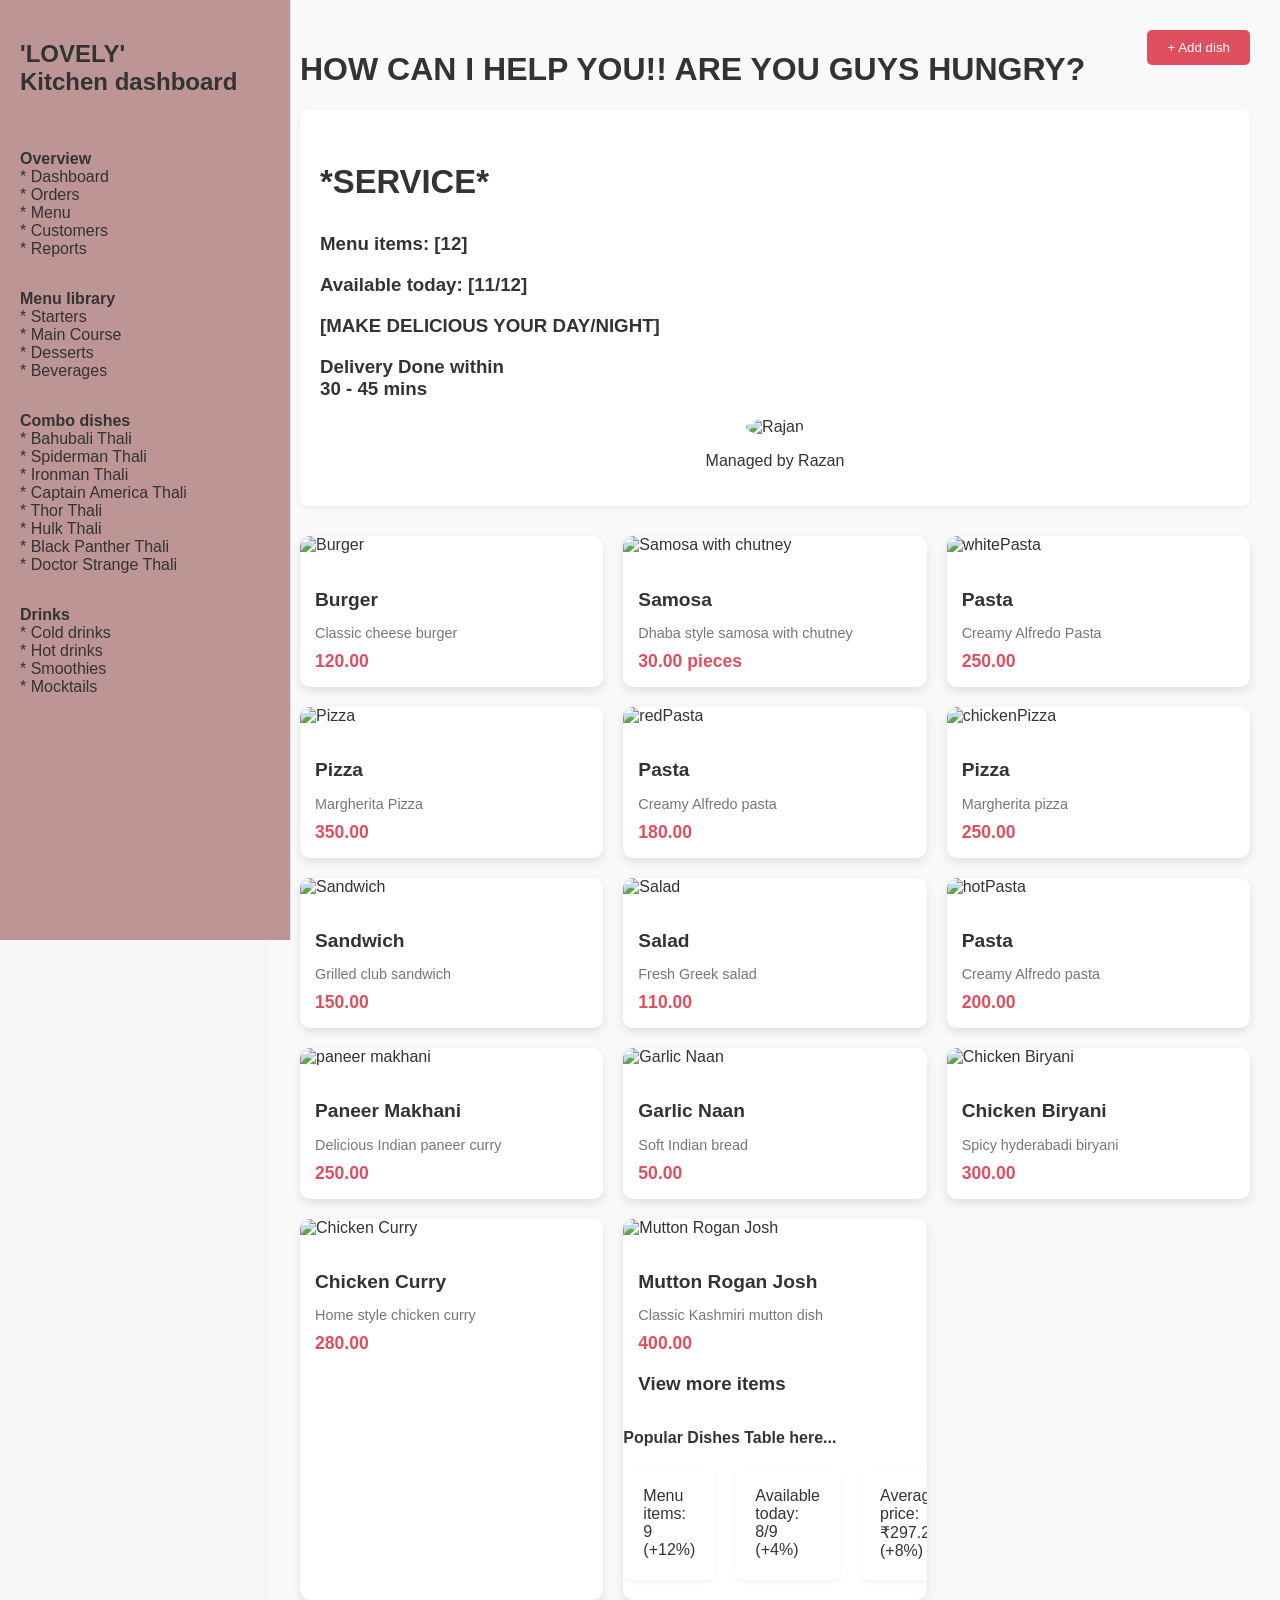
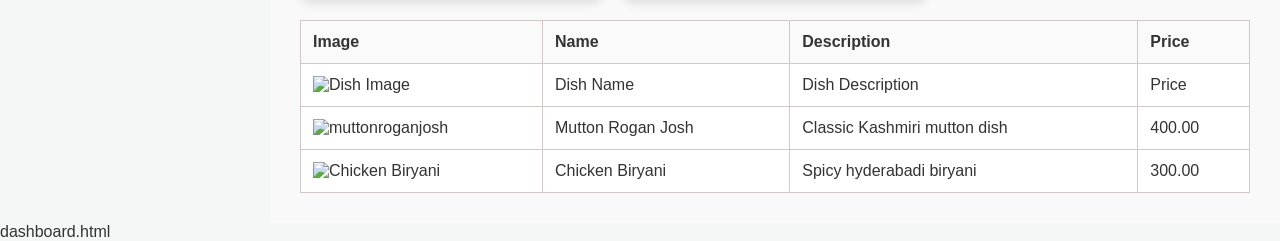
==== dashboard.html @ 0bb78a36 "Add files via upload" ====
<!DOCTYPE html>
<html lang="en">
<head>
    <meta charset="UTF-8">
    <meta name="viewport" content="width=device-width, initial-scale=1.0">
    <title>Food Menu Dashboard</title>
    <link rel="stylesheet" href="Admin Panel Styles.css">
    <script src="currency.js"></script>
    <link rel="stylesheet" href="style.css">
    <link href="https://fonts.googleapis.com/css2?family=playfair+display:wght@400;700&family=lora:wght@400;700&display=swap" rel="stylesheet">
    <style>
         body { font-family: 'Segoe UI', Tahoma, Geneva, Verdana, sans-serif; margin: 0; background-color: #f4f7f6; color: #333; }
        .sidebar { width: 250px; height: 100vh; background-color: #bd9595; position: fixed; border-right: 1px solid #e0e0e0; padding: 20px; }
        .main-content { margin-left: 270px; padding: 30px; }
        .dashboard-card { background: #fff; padding: 20px; border-radius: 8px; box-shadow: 0 2px 5px rgba(0,0,0,0.05); margin-bottom: 20px; }
        .menu-table { width: 100%; border-collapse: collapse; margin-top: 20px; background: #fff; }
        .menu-table th, .menu-table td { border: 1px solid #d3c8c8; padding: 12px; text-align: left; }
        .menu-table th { background-color: #fafafa; }
        .add-dish-btn { background-color: #e04f5f; color: #fff; border: none; padding: 10px 20px; border-radius: 5px; cursor: pointer; float: right; }
    </style>
</head>
<body>

    <div class="sidebar">
        <h2> 'LOVELY'<br>
        Kitchen dashboard</h2><br>
        <strong><p>Overview<br></strong>
          * Dashboard<br>
          * Orders<br>
          * Menu<br>
          * Customers<br>
          * Reports<br>
        </p>
         <strong><p>Menu library<br></strong>
          * Starters<br>
          * Main Course<br>
          * Desserts<br>
          * Beverages<br>
        </p>
        <strong><p>Combo dishes<br></strong>
          * Bahubali Thali<br>
          * Spiderman Thali<br>
          * Ironman Thali<br>
          * Captain America Thali<br>
          * Thor Thali<br>
          * Hulk Thali<br>
          * Black Panther Thali<br>
          * Doctor Strange Thali<br>
        </p>
        <strong><p>Drinks<br></strong>
          * Cold drinks<br>
          * Hot drinks<br>
          * Smoothies<br>
          * Mocktails<br>
        </p>

    </div>
    <div class="main-content">
        <button class="add-dish-btn">+ Add dish</button>
        <h1>HOW CAN I HELP YOU!! ARE YOU GUYS HUNGRY?</h1>
        <div class="dashboard-card">
          <h3>*SERVICE*</h3>
            <h3>Menu items: [12]</h3>
            <h3>Available today: [11/12]</h3>
            <h3>[MAKE DELICIOUS YOUR DAY/NIGHT]</h3>
            <h3>Delivery Done within<br>
                    30 - 45 mins</h3>
            <!-- HTML Code: Add this inside the empty space of the header tag -->
<div class="profile-container">
    <img src="img/profile.jpg" alt="Rajan" class="profile-img">
    <p>Managed by Razan</p>
</div>
        </div>
        <table class="menu-table">
            <thead>
                <tr>
                    <th>Image</th>
                    <th>Name</th>
                    <th>Description</th>
                    <th>Price</th>
                </tr>
            </thead>
            <tbody id="menu-body">
                <!-- Menu items would go here -->
                 <tr>
  <td><img src="path/o/food-image.jpg" alt="Dish Image" style="width: 50px; height: 50px; object-fit: cover;"></td>
  <td>Dish Name</td>
  <td>Dish Description</td>
  <td> Price</td>
</tr>
<div class="menu-list">
  <div class="food-item">
    <img src="img/burger.jpg" alt="Burger">
    <div class="food-details">
      <h3 class="food-name">Burger</h3>
      <p class="food-desc">Classic cheese burger</p>
      <span class="food-price">120.00</span>
    </div>
  </div>
 <div class="food-item">
    <img src="img/samosa.jpg" alt="Samosa with chutney">
    <div class="food-details">
      <h3 class="food-name">Samosa</h3>
      <p class="food-desc">Dhaba style samosa with chutney</p>
      <span class="food-price">30.00 pieces</span>
    </div>
</div>
  <div class="food-item">
    <img src="img/whitepasta.jpg" alt="whitePasta">
    <div class="food-details">
      <h3 class="food-name">Pasta</h3>
      <p class="food-desc">Creamy Alfredo Pasta</p>
      <span class="food-price">250.00</span>
    </div>
  </div>
  <div class="food-item">
    <img src="img/pizza.jpg" alt="Pizza">
    <div class="food-details">
      <h3 class="food-name">Pizza</h3>
      <p class="food-desc">Margherita Pizza</p>
      <span class="food-price">350.00</span>
   </div>
   </div>
    <div class="food-item">
    <img src="img/redpasta.jpg" alt="redPasta">
    <div class="food-details">
      <h3 class="food-name">Pasta</h3>
      <p class="food-desc">Creamy Alfredo pasta</p>
      <span class="food-price">180.00</span>
    </div>
  </div>
  <div class="food-item">
    <img src="img/chickenpizza.jpg" alt="chickenPizza">
    <div class="food-details">
      <h3 class="food-name">Pizza</h3>
      <p class="food-desc">Margherita pizza</p>
      <span class="food-price">250.00</span>
    </div>
  </div>
  <div class="food-item">
    <img src="img/Sandwich.jpg" alt="Sandwich">
    <div class="food-details">
      <h3 class="food-name">Sandwich</h3>
      <p class="food-desc">Grilled club sandwich</p>
      <span class="food-price">150.00</span>
    </div>
  </div>
  <div class="food-item">
    <img src="img/salad.jpg" alt="Salad">
    <div class="food-details">
      <h3 class="food-name">Salad</h3>
      <p class="food-desc">Fresh Greek salad</p>
      <span class="food-price">110.00</span>
    </div>
  </div>

  <div class="food-item">
    <img src="img/hotpasta.jpg" alt="hotPasta">
    <div class="food-details">
      <h3 class="food-name">Pasta</h3>
      <p class="food-desc">Creamy Alfredo pasta</p>
      <span class="food-price">200.00</span>
    </div>
  </div>
  <div class="food-item">
    <img src="img/paneermakhani.jpg"alt="paneer makhani">
    <div class="food-details">
      <h3 class="food-name">Paneer Makhani</h3>
      <p class="food-desc">Delicious Indian paneer curry</p>
      <span class="food-price">250.00</span>
    </div>
  </div>
  <div class="food-item">
    <img src="img/Garlic naan.jpg" alt="Garlic Naan">
    <div class="food-details">
      <h3 class="food-name">Garlic Naan</h3>
      <p class="food-desc">Soft Indian bread</p>
      <span class="food-price">50.00</span>
    </div>
  </div>

  <div class="food-item">
    <img src="img/Chicken Biryani.jpg" alt="Chicken Biryani">
    <div class="food-details">
      <h3 class="food-name">Chicken Biryani</h3>
      <p class="food-desc">Spicy hyderabadi biryani</p>
     <span class="food-price">300.00</span>
    </div>
  </div>
  <div class="food-item">
    <img src="img/Chicken Curry.jpg" alt="Chicken Curry">
    <div class="food-details">
      <h3 class="food-name">Chicken Curry</h3>
      <p class="food-desc">Home style chicken curry</p>
      <span class="food-price">280.00</span>
    </div>
  </div>
  <div class="food-item">
    <img src="img/muttonroganjosh.jpg" alt="Mutton Rogan Josh">
    <div class="food-details">
      <h3 class="food-name">Mutton Rogan Josh</h3>
      <p class="food-desc">Classic Kashmiri mutton dish</p>
      <span class="food-price">400.00</span>
      <h3>View more items</h3>
    </div>
        <strong>Popular Dishes Table here...</strong>
<!-- Paste this in the <head> of dashboard.html -->

<!-- HTML Snippet for Stats -->
<div class="stats-container" style="display: flex; gap: 20px; margin-top: 20px;">
  <div class="dashboard-card" style="flex: 1;">Menu items: 9 (+12%)</div>
  <div class="dashboard-card" style="flex: 1;">Available today: 8/9 (+4%)</div>
  <div class="dashboard-card" style="flex: 1;">Average price: ₹297.222 (+8%)</div>
  <div class="dashboard-card" style="flex: 1;">Menu engagement: 84% (+18%)</div>
</div>

  </div>

            </tbody>
            <tr>
  <td><img src="img/muttonroganjosh.jpg" alt="muttonroganjosh" style="width: 50px; height: 50px;"></td>
  <td>Mutton Rogan Josh</td>
  <td>Classic Kashmiri mutton dish</td>
  <td>400.00</td>
</tr>
<tr>
  <td><img src="img/Chicken Biryani.jpg" alt="Chicken Biryani" style="width: 50px; height: 50px;"></td>
  <td>Chicken Biryani</td>
  <td>Spicy hyderabadi biryani</td>
  <td>300.00</td>
</tr>
        </table>
    </div>
</body>
</html>dashboard.html
---- Admin Panel Styles.css ----
/* Admin Panel Styles */
.admin-panel { background: #fff; padding: 25px; border-radius: 8px; margin-top: 30px; box-shadow: 0 2px 8px rgba(0,0,0,0.1); }
.form-group { margin-bottom: 15px; }
.form-group label { display: block; margin-bottom: 5px; font-weight: 500; }
.form-group input, .form-group textarea { width: 100%; padding: 10px; border: 1px solid #ddd; border-radius: 4px; box-sizing: border-box; }
.submit-btn { background-color: #27ae60; color: #fff; border: none; padding: 10px 20px; border-radius: 5px; cursor: pointer; font-size: 1em; }
.submit-btn:hover { background-color: #219150; }
---- style.css ----
/* Food Menu Styles */
.menu-list {
    display: grid;
    grid-template-columns: repeat(auto-fill, minmax(300px, 1fr));
    gap: 20px;
    margin-top: 30px;
}

.food-item {
    background: #fff;
    border-radius: 10px;
    overflow: hidden;
    box-shadow: 0 4px 10px rgba(0,0,0,0.1);
    transition: transform 0.3s ease;
}

.food-item:hover {
    transform: translateY(-5px);
}
/* Updated CSS */
.sidebar {
  width: 250px;
  height: 100vh;
  background-color: #fff;
  position: fixed;
  border-right: 1px solid #e0e0e0;
  display: flex;
  flex-direction: column;
  padding: 20px;
  height: 100vh;
  overflow-y: auto;

}
/* Updated CSS for style.css */
body {
  font-family: 'playfair display', serif;
}

.main-content {
  margin-left: 270px;
  padding: 30px;
  background-color: #f9f9f9;
}

.dashboard-card {
  background: #fff;
  padding: 20px;
  border-radius: 8px;
  box-shadow: 0 2px 5px rgba(0,0,0,0.05);
  margin-bottom: 20px;
}


.food-item img {
    width: 80%;
    height: 400px;
    
}

.food-details {
    padding: 15px;
}

.food-name { font-size: 1.2em; font-weight: bold; margin-bottom: 5px; }
.food-desc { color: #777; font-size: 0.9em; margin-bottom: 10px; }
.food-price { color: #e04f5f; font-weight: bold; font-size: 1.1em; }


.header-container {
    display: flex;
    align-items: center;
    justify-content: flex-start;
}

.header-container img {
    margin-right: 20px;
}

.login-box {
  position: relative;  /* needed so the image can position inside this box */
  padding: 10px;
  /* keep your existing background, border-radius, etc. */
}

.login-box-img {
  position: absolute;
  top: 8px;
  right: 9px;
  height: 10px;      /* adjust size as needed */
  width: 7px;       /* adjust size as needed */
  object-fit: contain;
}
body {
  background-image: url('img/spidermanbg.jpg');
  background-repeat: no-repeat;
  background-attachment: fixed;
  background-size: cover;
}

.login-box {
  background-image: url('img/spidermanbg.jpg'); 
  background-repeat: repeat;
/* Other Styling for login box */
  width: 300px;
  padding: 20px;
  border: 1px solid #ccc;
  position: absolute;
  top: 50%;
  left: 50%;
  transform: translate(-50%, -50%);
}

/* CSS Code: Add this to context style.css file */
.profile-container {
    text-align: center; /* To center the image and text */
}

.profile-img {
    width: 100px; /* Change width according to your need */
    height: 100px; /* Keep height same as well */
    border-radius: 50%; /* To make the image round */
    object-fit: cover; /* To fit the image correctly */
}

.dashboard-card h3:first-of-type {
  font-size: 2.05em;
}
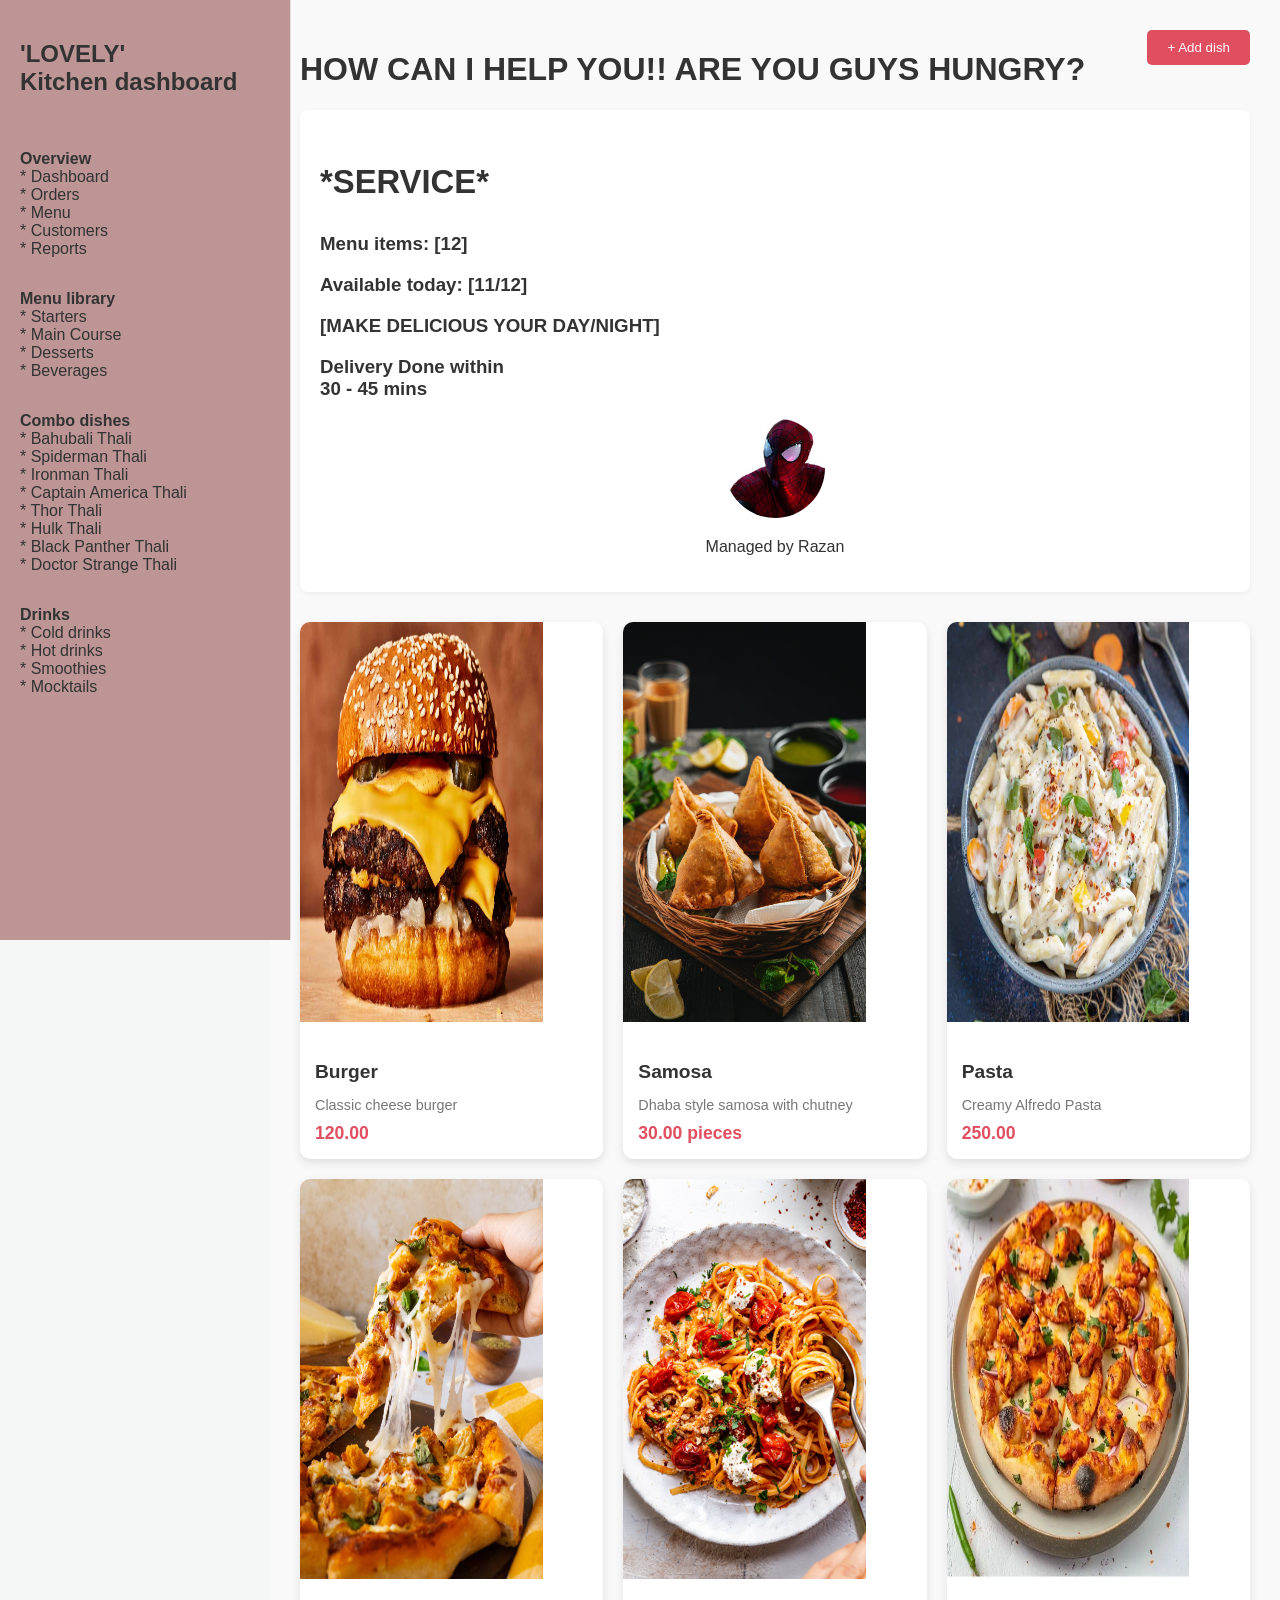
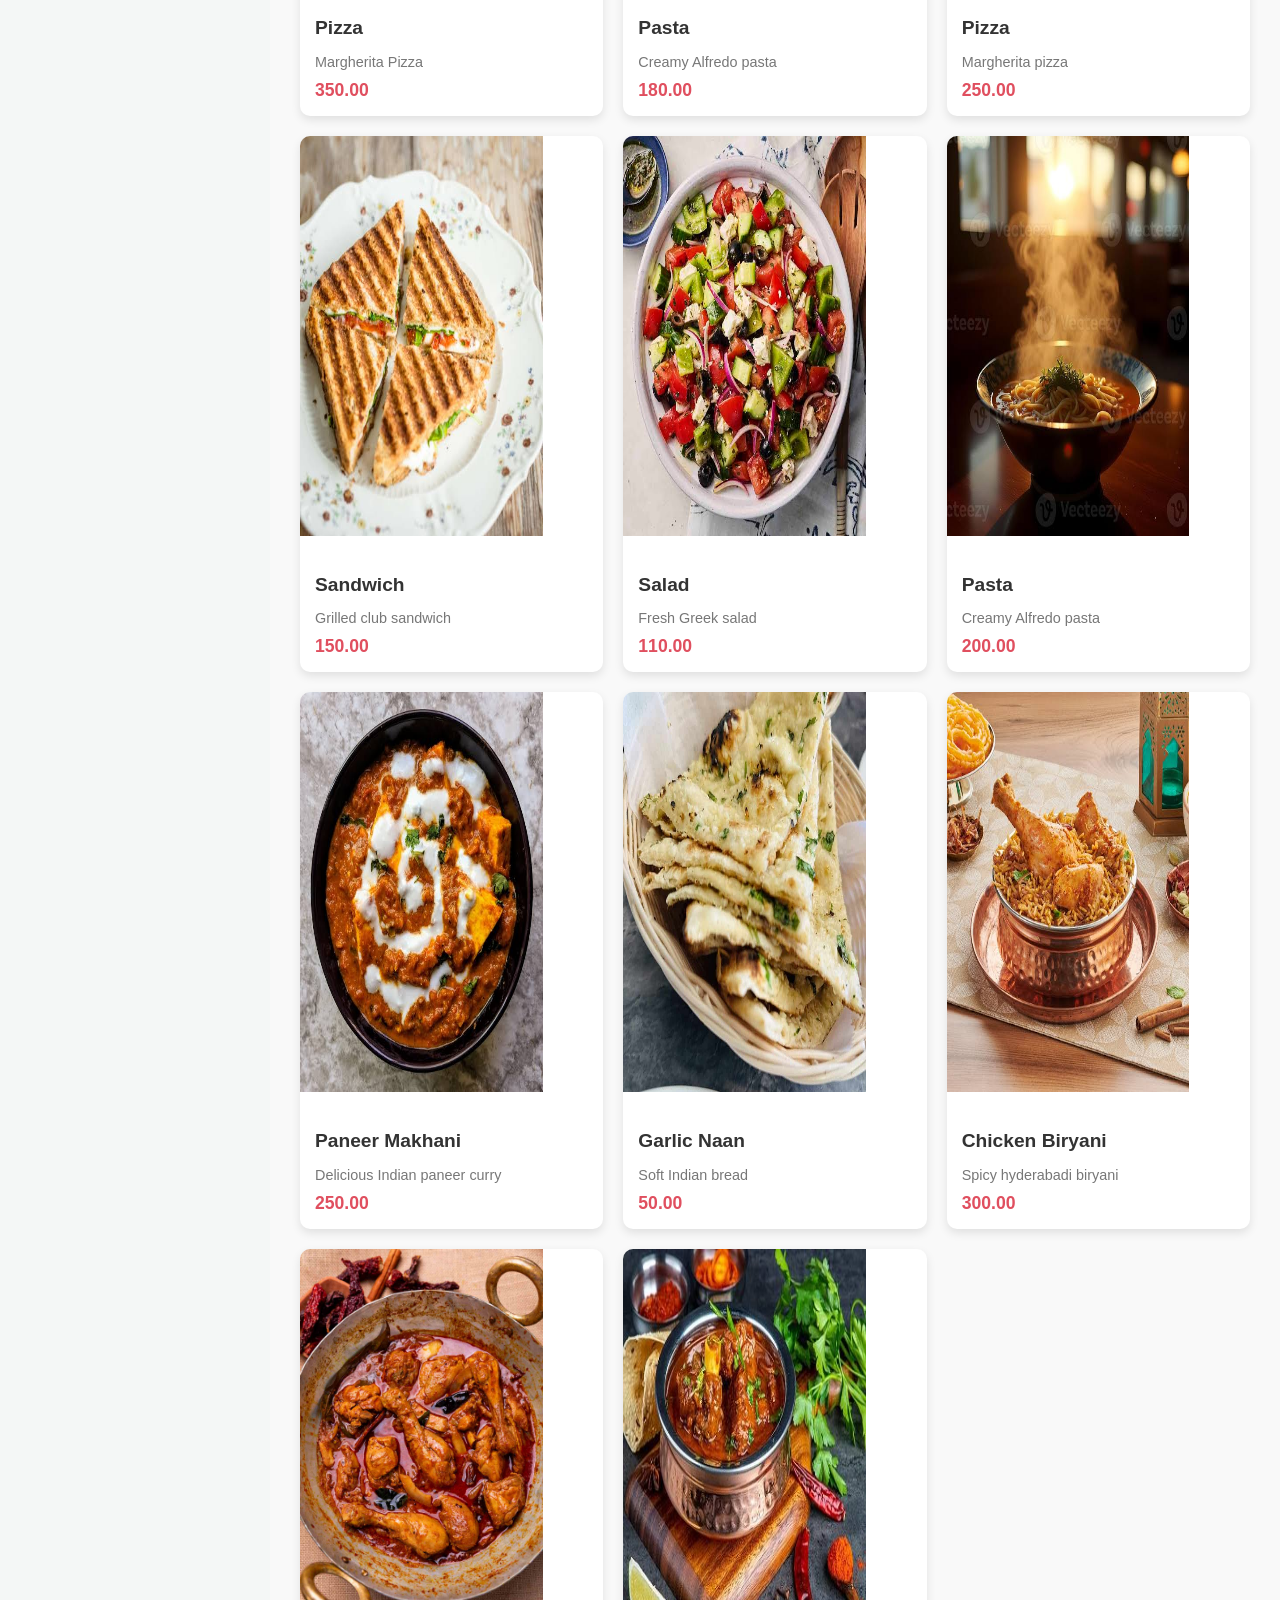
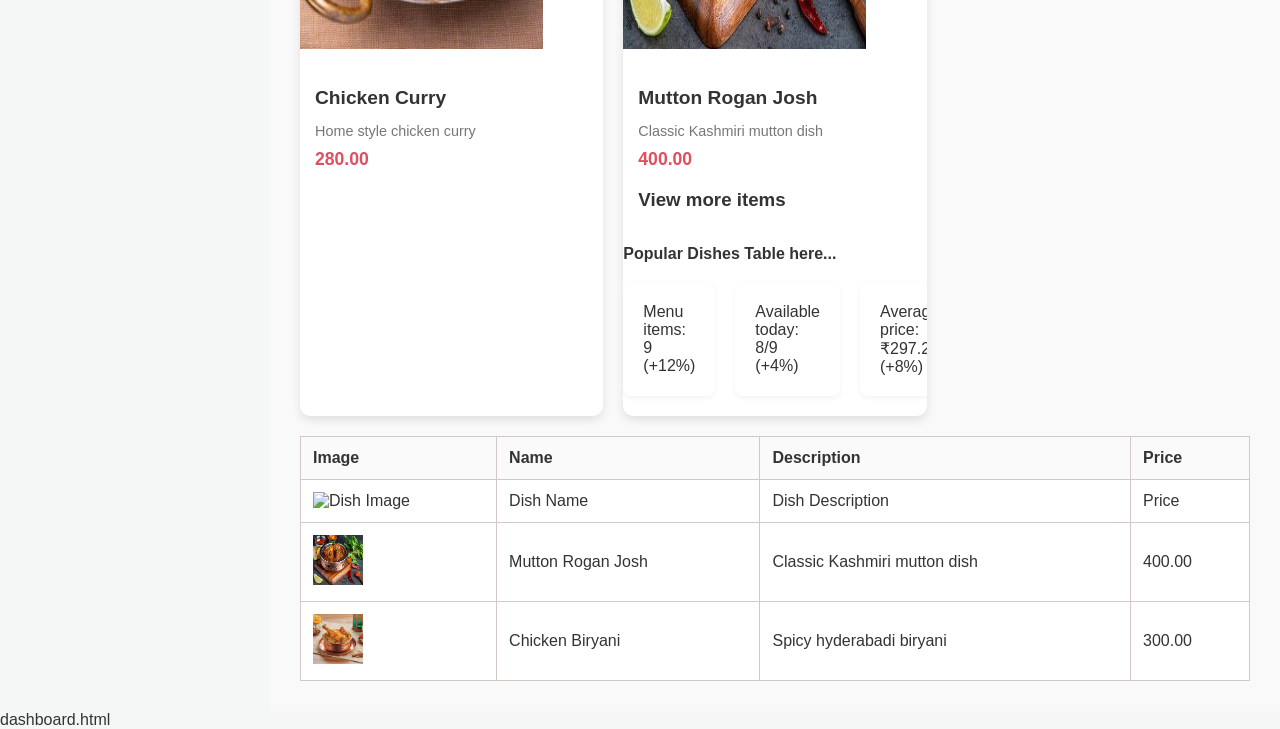
==== commit 401c02d8: "Fix HTML structure and formatting in dashboard.html" ====
--- a/dashboard.html
+++ b/dashboard.html
@@ -138,7 +138,7 @@
     </div>
   </div>
   <div class="food-item">
-    <img src="img/Sandwich.jpg" alt="Sandwich">
+    <img src="img/sandwich.jpg" alt="Sandwich">
     <div class="food-details">
       <h3 class="food-name">Sandwich</h3>
       <p class="food-desc">Grilled club sandwich</p>
@@ -232,4 +232,4 @@
         </table>
     </div>
 </body>
-</html>dashboard.html+</html>dashboard.html
--- a/style.css
+++ b/style.css
@@ -125,3 +125,71 @@
 .dashboard-card h3:first-of-type {
   font-size: 2.05em;
 }
+
+@media (max-width: 768px) {
+  .sidebar {
+    position: relative;
+    width: 100%;
+    height: auto;
+    box-sizing: border-box;
+    border-right: none;
+    border-bottom: 1px solid #e0e0e0;
+  }
+
+  .main-content {
+    margin-left: 0;
+    padding: 20px 15px;
+    width: 100%;
+    box-sizing: border-box;
+  }
+
+  .stats-container {
+    flex-direction: column;
+  }
+
+  .menu-table {
+    display: block;
+    overflow-x: auto;
+    -webkit-overflow-scrolling: touch;
+    white-space: nowrap;
+  }
+
+  .menu-list {
+    grid-template-columns: 1fr;
+  }
+
+  .food-item img {
+    width: 100%;
+    height: 200px;
+    object-fit: cover;
+  }
+
+  .login-box {
+    width: 90%;
+    max-width: 320px;
+    padding: 20px;
+  }
+
+  .header-container {
+    flex-direction: column;
+    text-align: center;
+  }
+
+  .header-container img {
+    margin-right: 0;
+    margin-bottom: 10px;
+  }
+}
+
+@media (max-width: 480px) {
+  .dashboard-card h3:first-of-type {
+    font-size: 1.4em;
+  }
+
+  .add-dish-btn {
+    float: none;
+    display: block;
+    width: 100%;
+    margin-bottom: 15px;
+  }
+}
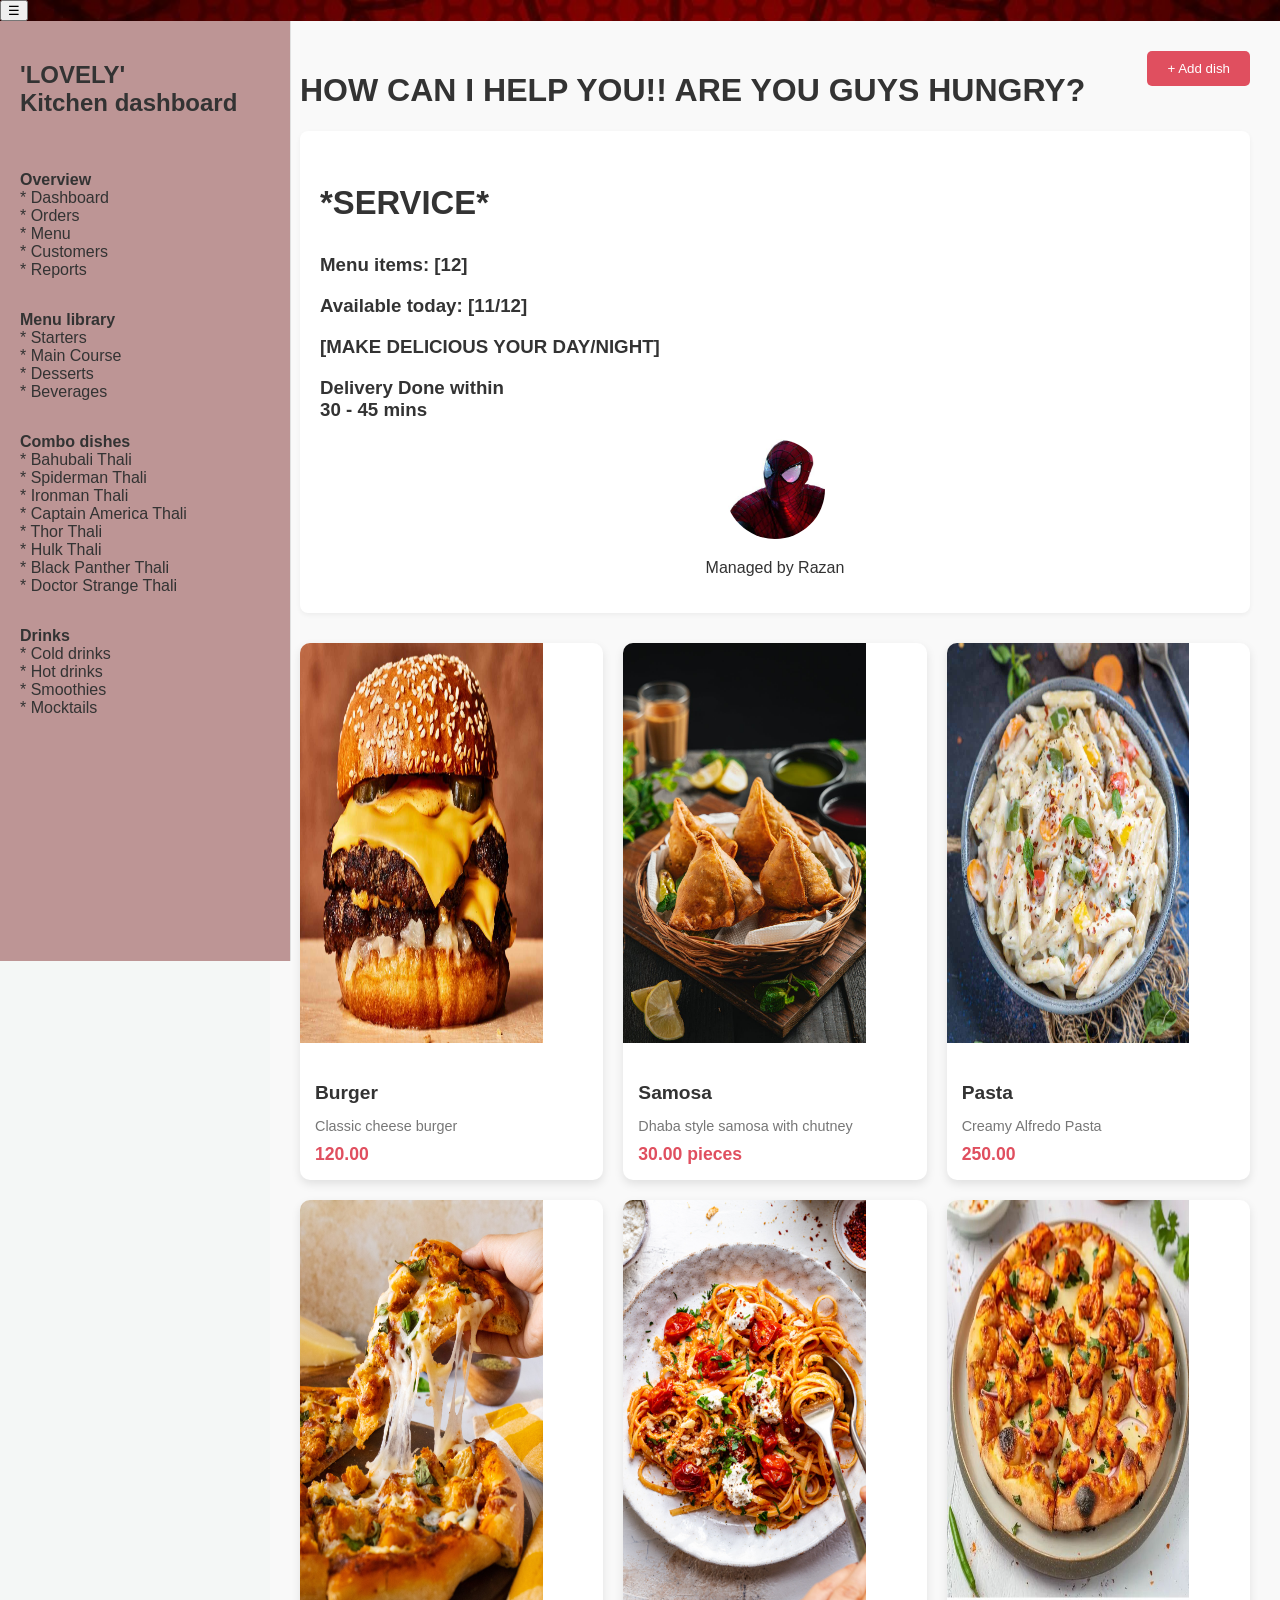
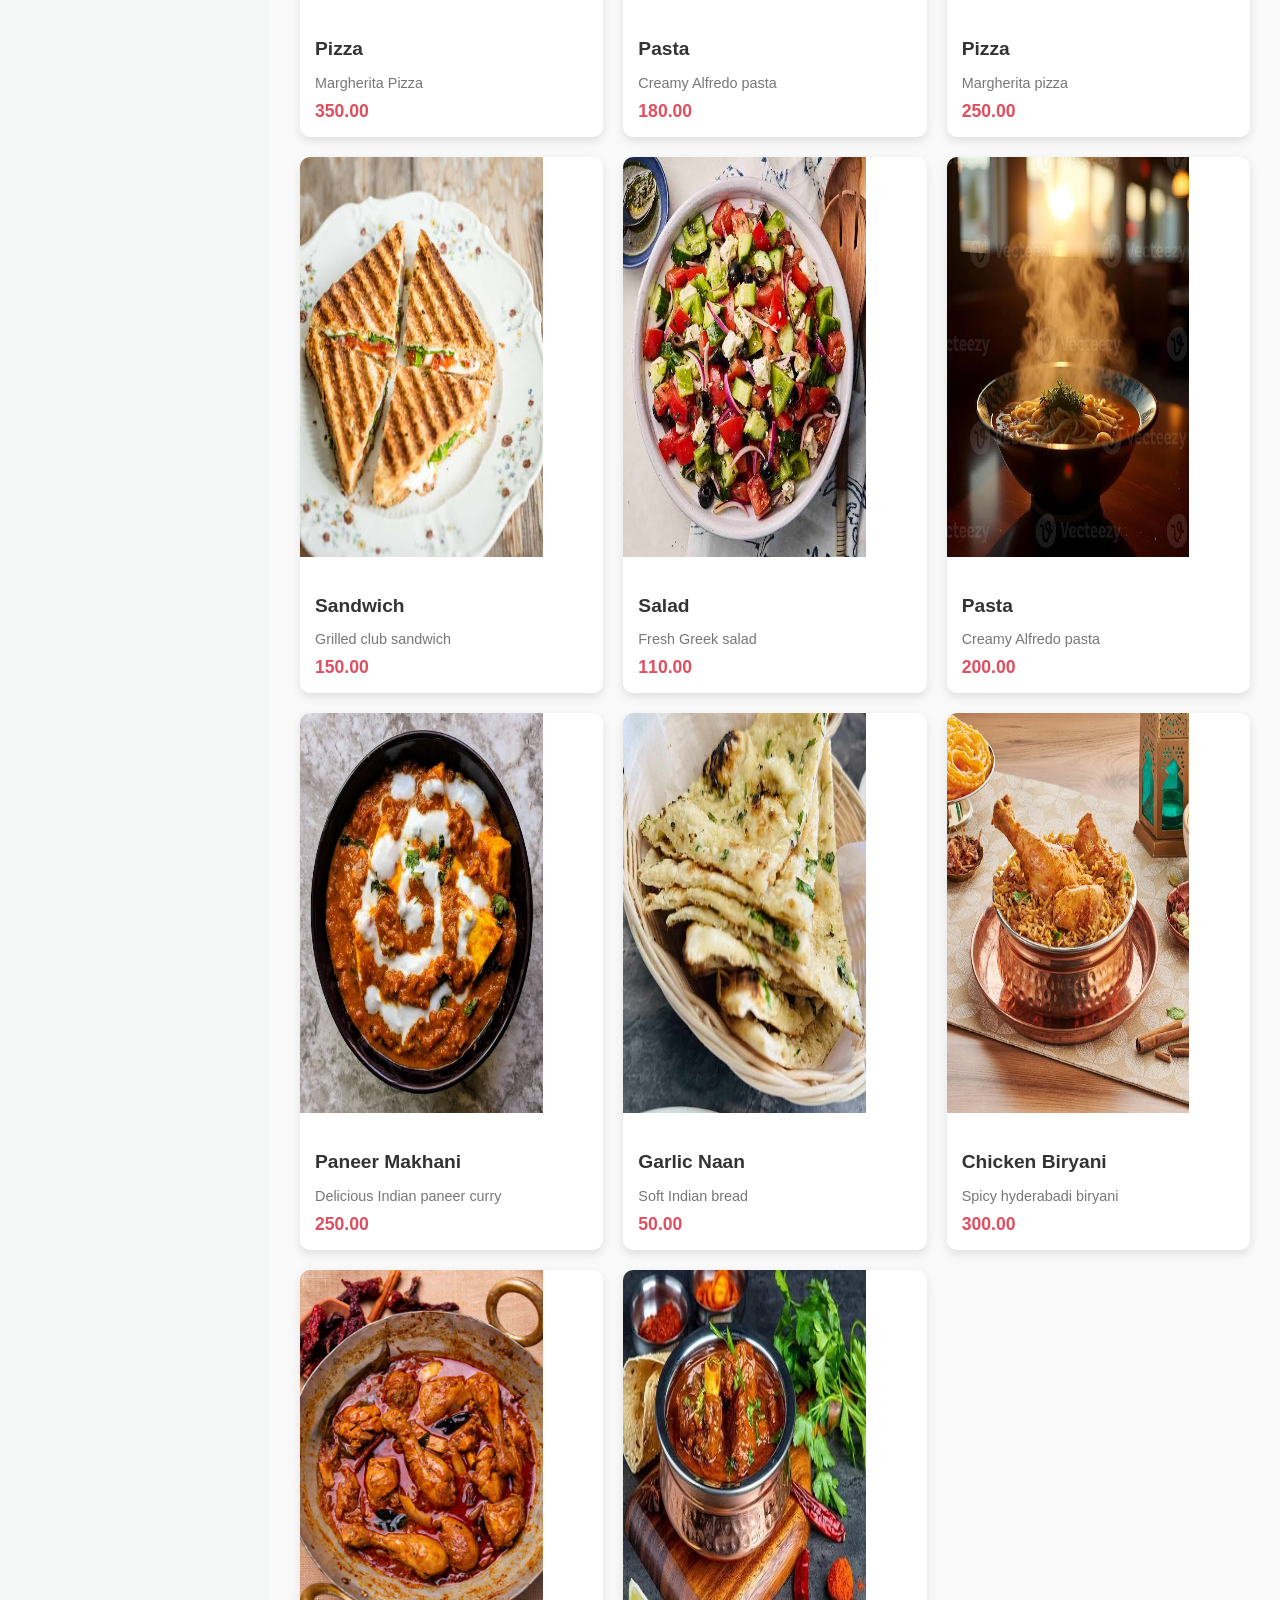
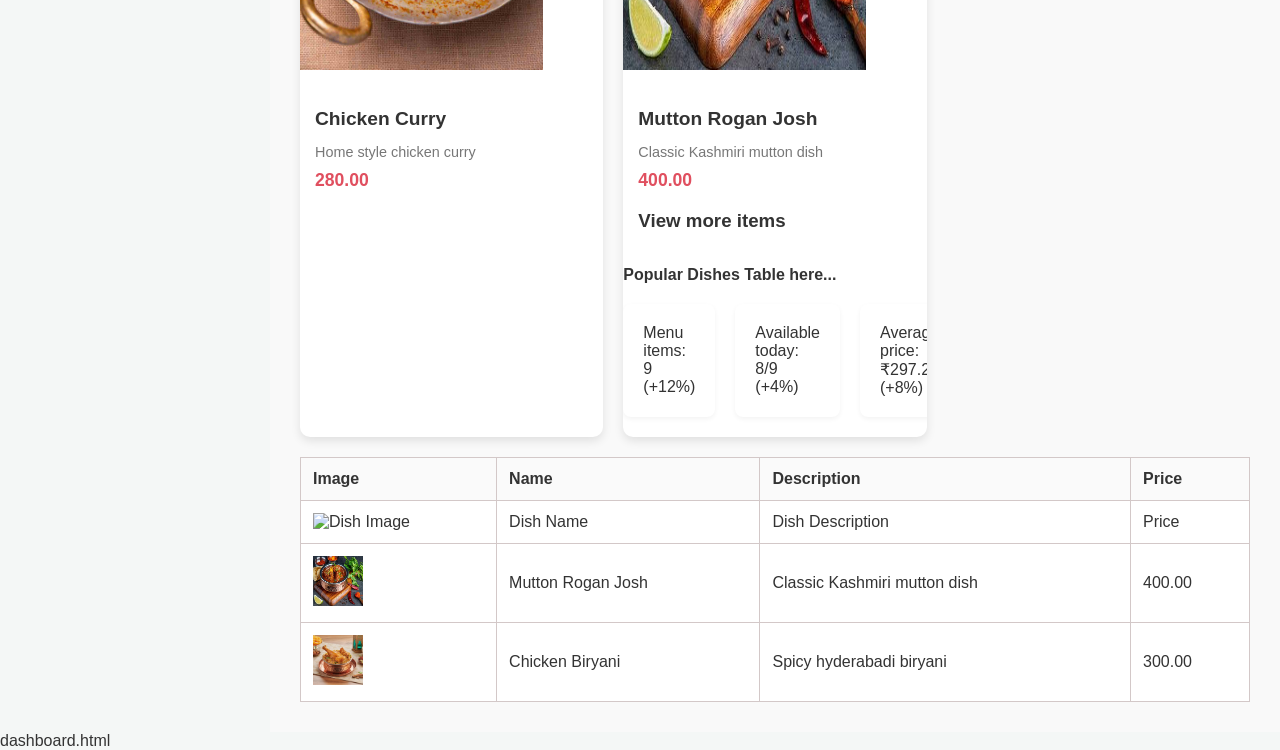
==== commit a9fe9c42: "Add sidebar toggle button and improve layout Added a button to open the sidebar navigation and updat" ====
--- a/dashboard.html
+++ b/dashboard.html
@@ -20,7 +20,10 @@
     </style>
 </head>
 <body>
-
+<!-- HTML Code -->
+<button class="openbtn" onclick="openNav()">&#9776;</button>
+
+<!-- Add this inside the body, before the sidebar div -->
     <div class="sidebar">
         <h2> 'LOVELY'<br>
         Kitchen dashboard</h2><br>
--- a/style.css
+++ b/style.css
@@ -19,15 +19,15 @@
 }
 /* Updated CSS */
 .sidebar {
-  width: 250px;
-  height: 100vh;
+  width: 150px;
+  height: auto;
   background-color: #fff;
   position: fixed;
   border-right: 1px solid #e0e0e0;
   display: flex;
   flex-direction: column;
   padding: 20px;
-  height: 100vh;
+  height: auto;
   overflow-y: auto;
 
 }
@@ -160,7 +160,7 @@
 
   .food-item img {
     width: 100%;
-    height: 200px;
+    height: auto;
     object-fit: cover;
   }
 
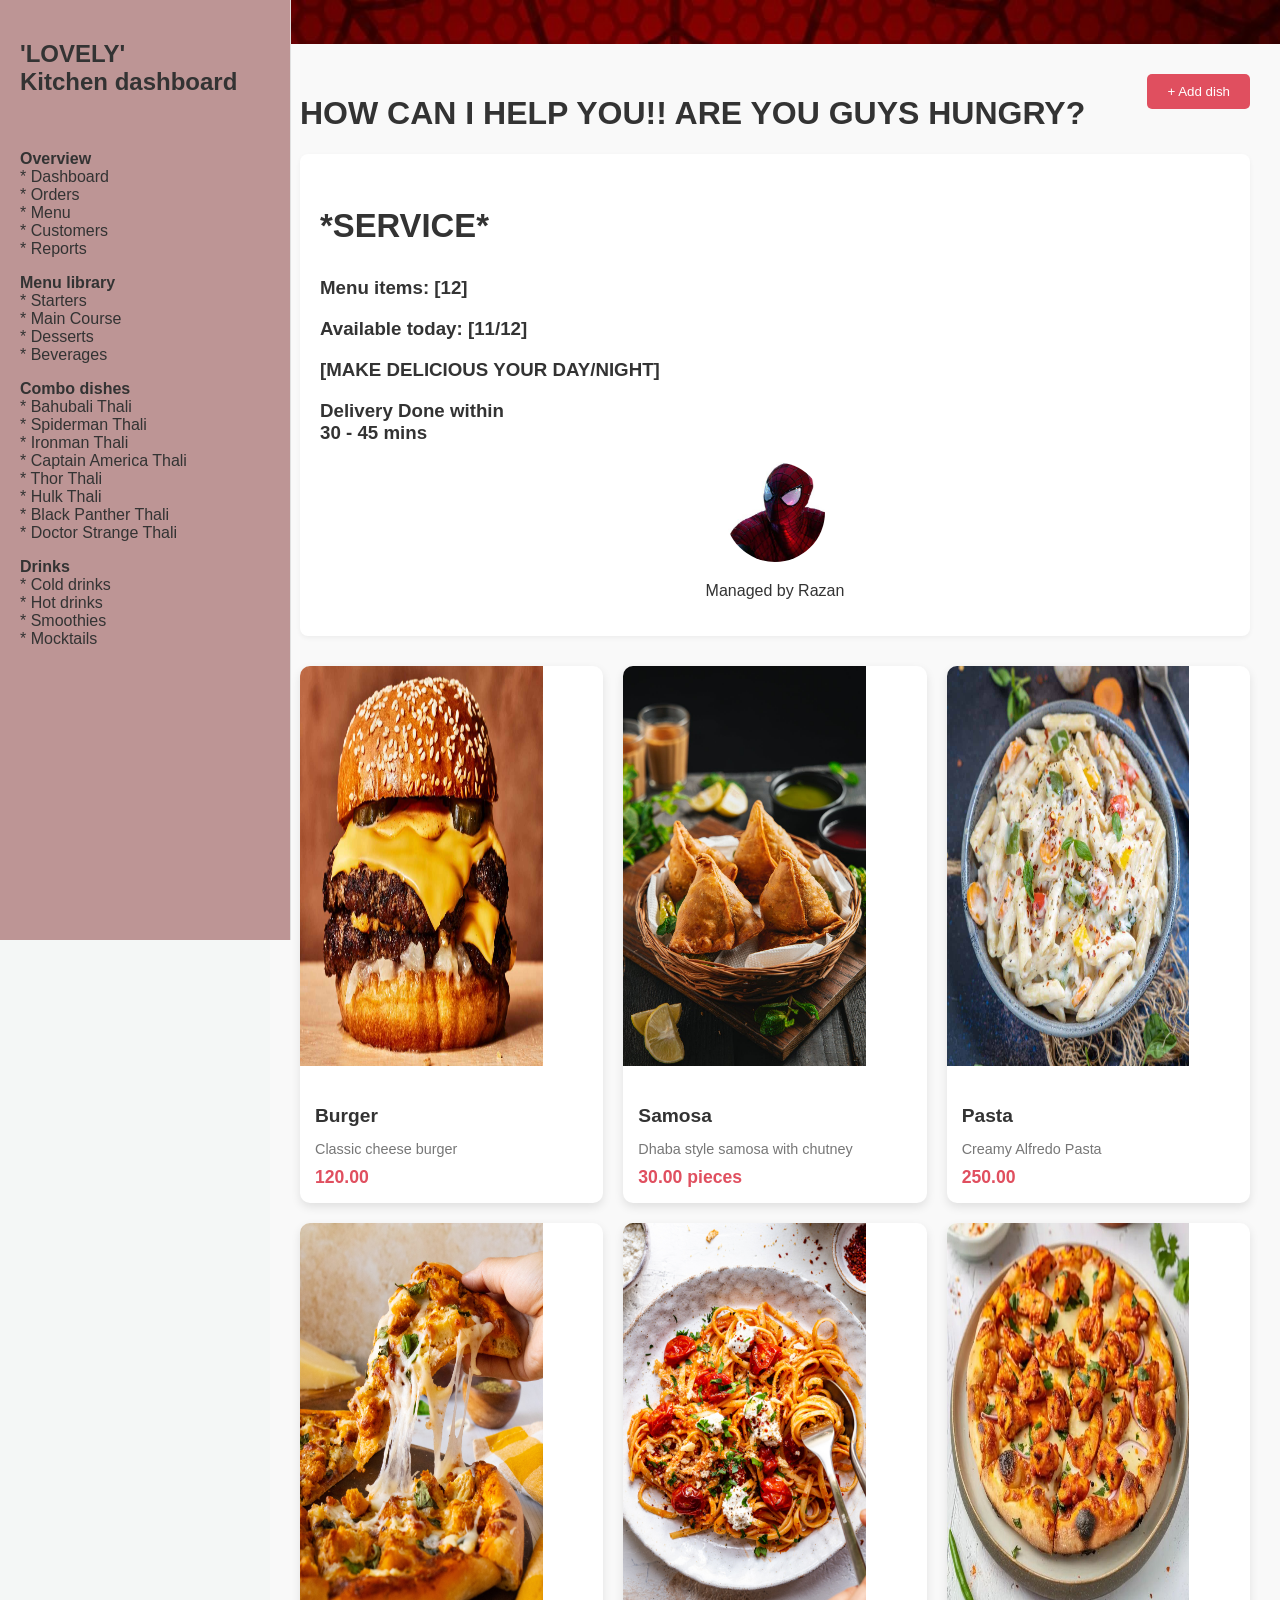
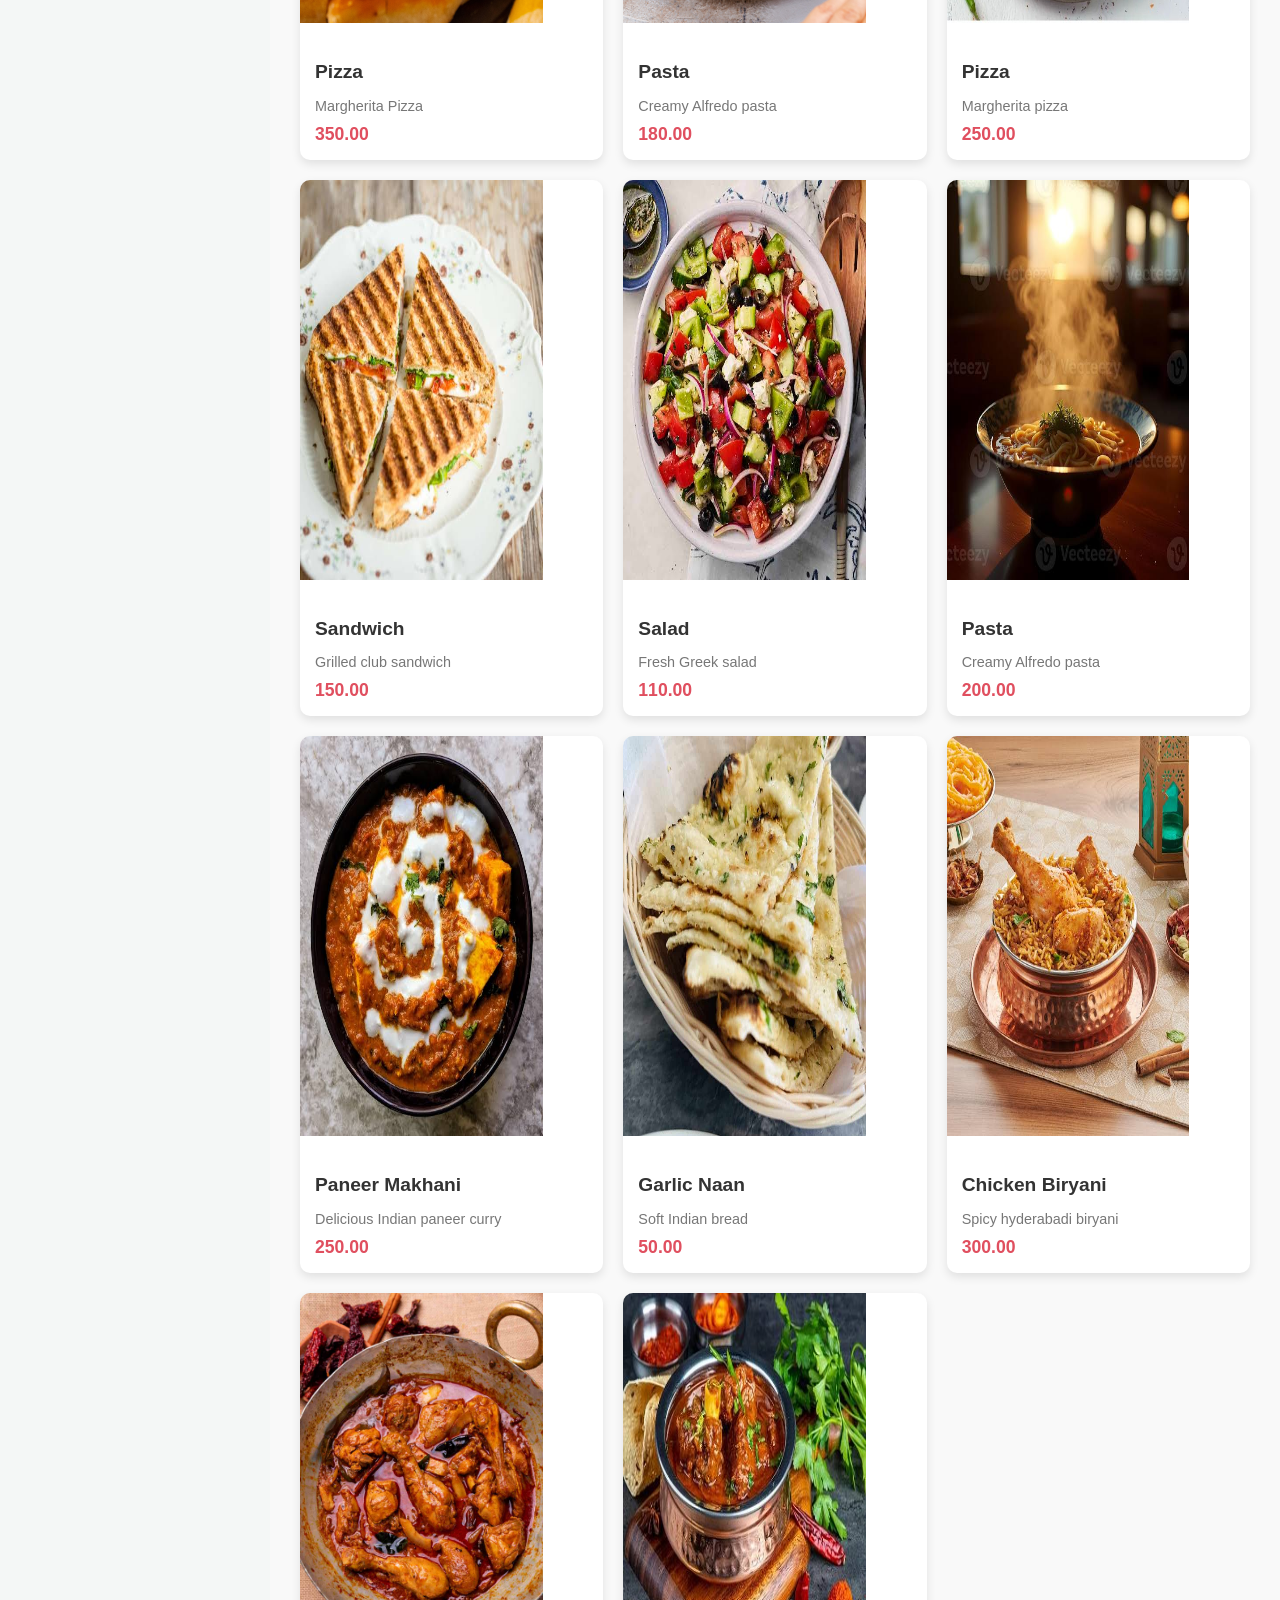
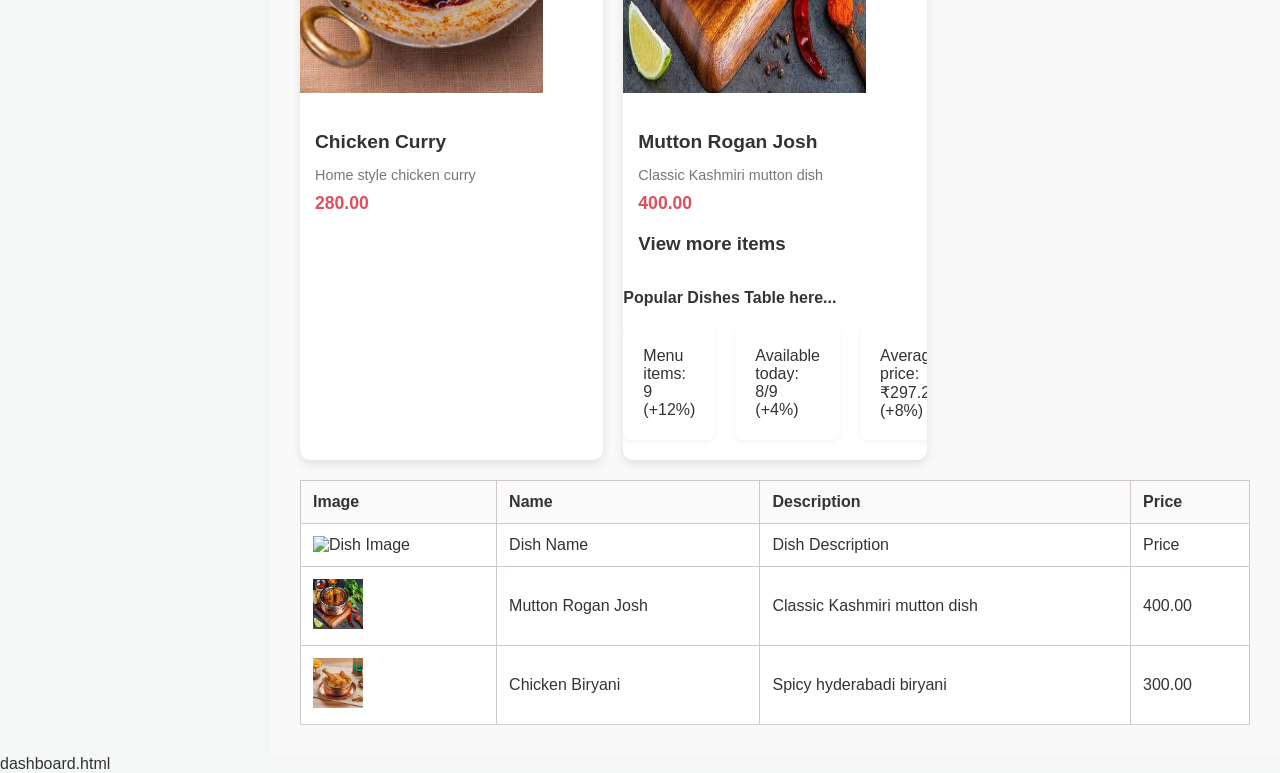
==== commit 89e1edab: "Update dashboard.html" ====
--- a/dashboard.html
+++ b/dashboard.html
@@ -235,4 +235,5 @@
         </table>
     </div>
 </body>
+    <script src="script.js"></script>
 </html>dashboard.html
--- a/style.css
+++ b/style.css
@@ -17,20 +17,34 @@
 .food-item:hover {
     transform: translateY(-5px);
 }
-/* Updated CSS */
+/* CSS Code */
 .sidebar {
-  width: 150px;
-  height: auto;
-  background-color: #fff;
+  height: 100%;
+  width: 0;
   position: fixed;
-  border-right: 1px solid #e0e0e0;
-  display: flex;
-  flex-direction: column;
-  padding: 20px;
-  height: auto;
-  overflow-y: auto;
-
-}
+  z-index: 1;
+  top: 0;
+  left: 0;
+  background-color: #111;
+  overflow-x: hidden;
+  transition: 0.5s;
+  padding-top: 60px;
+}
+
+.openbtn {
+  font-size: 20px;
+  cursor: pointer;
+  background-color: #111;
+  color: white;
+  padding: 10px 15px;
+  border: none;
+}
+
+.openbtn:hover {
+  background-color: #444;
+}
+
+
 /* Updated CSS for style.css */
 body {
   font-family: 'playfair display', serif;
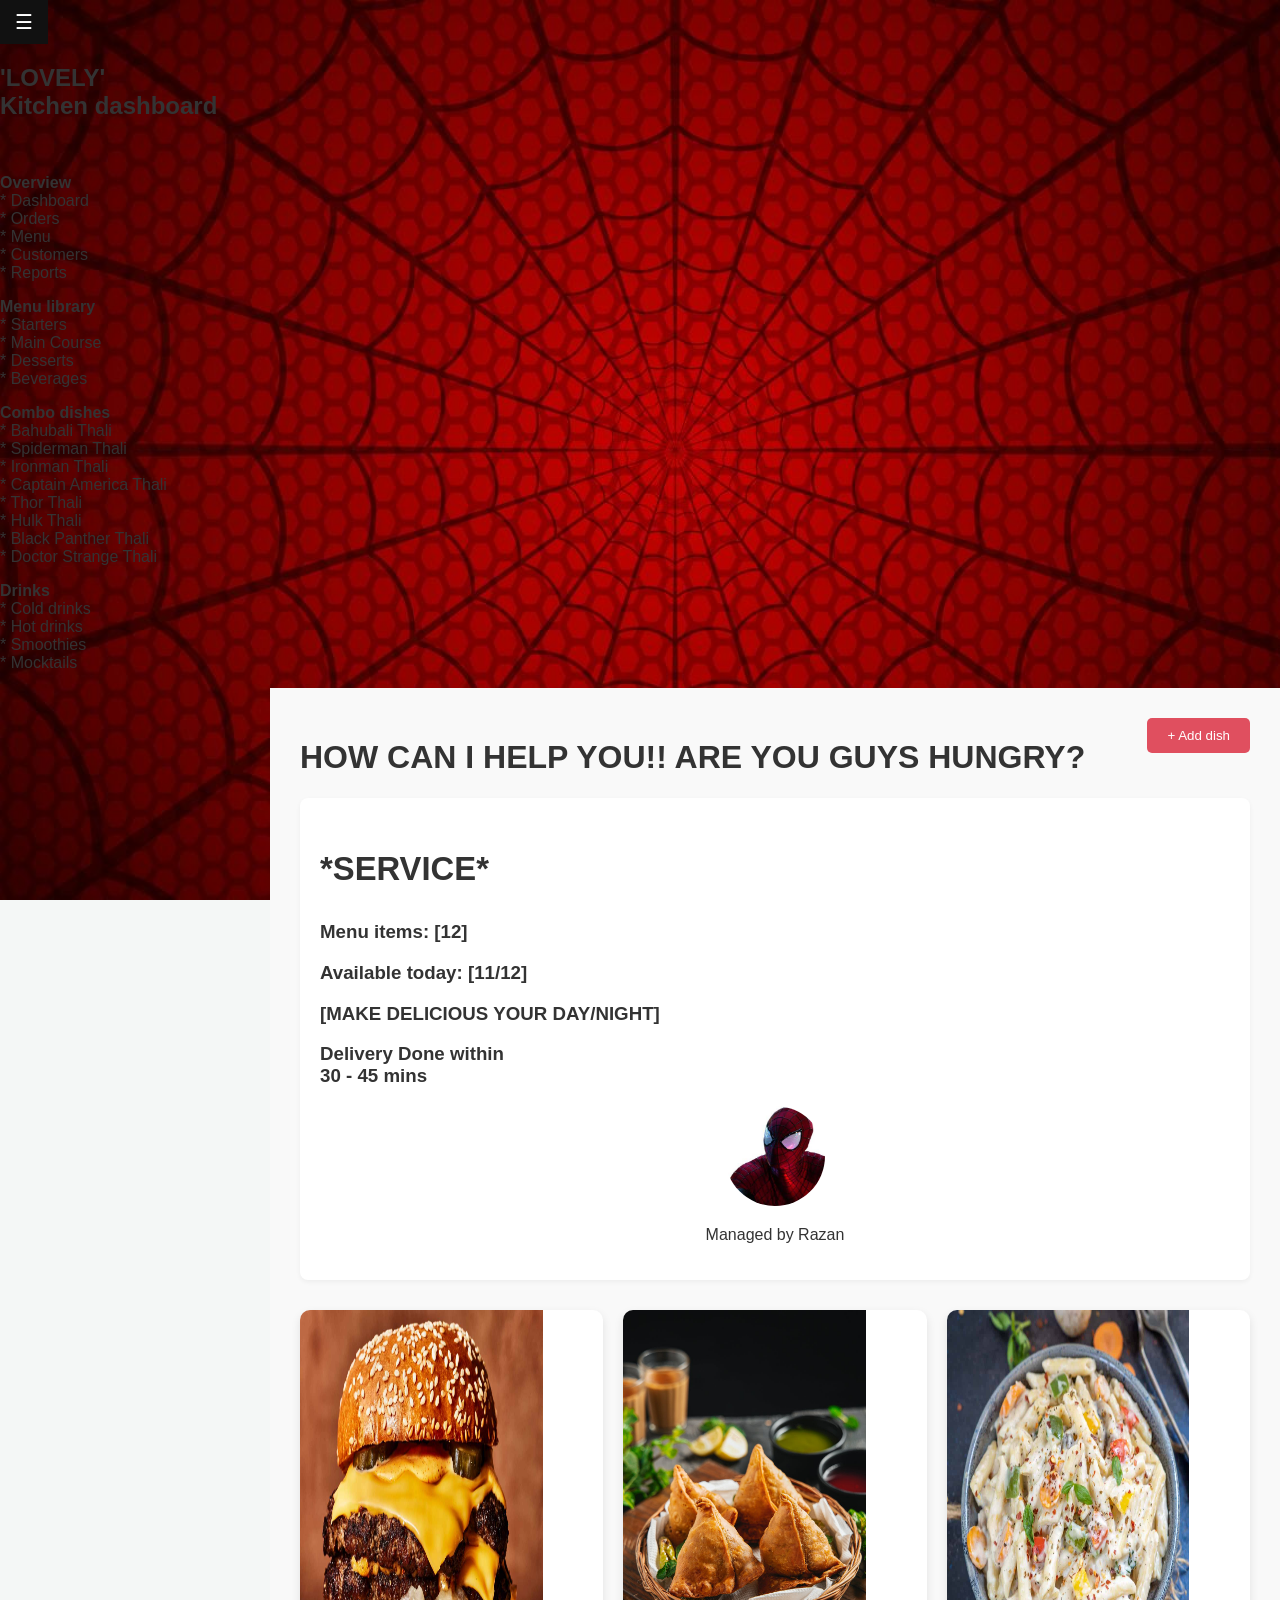
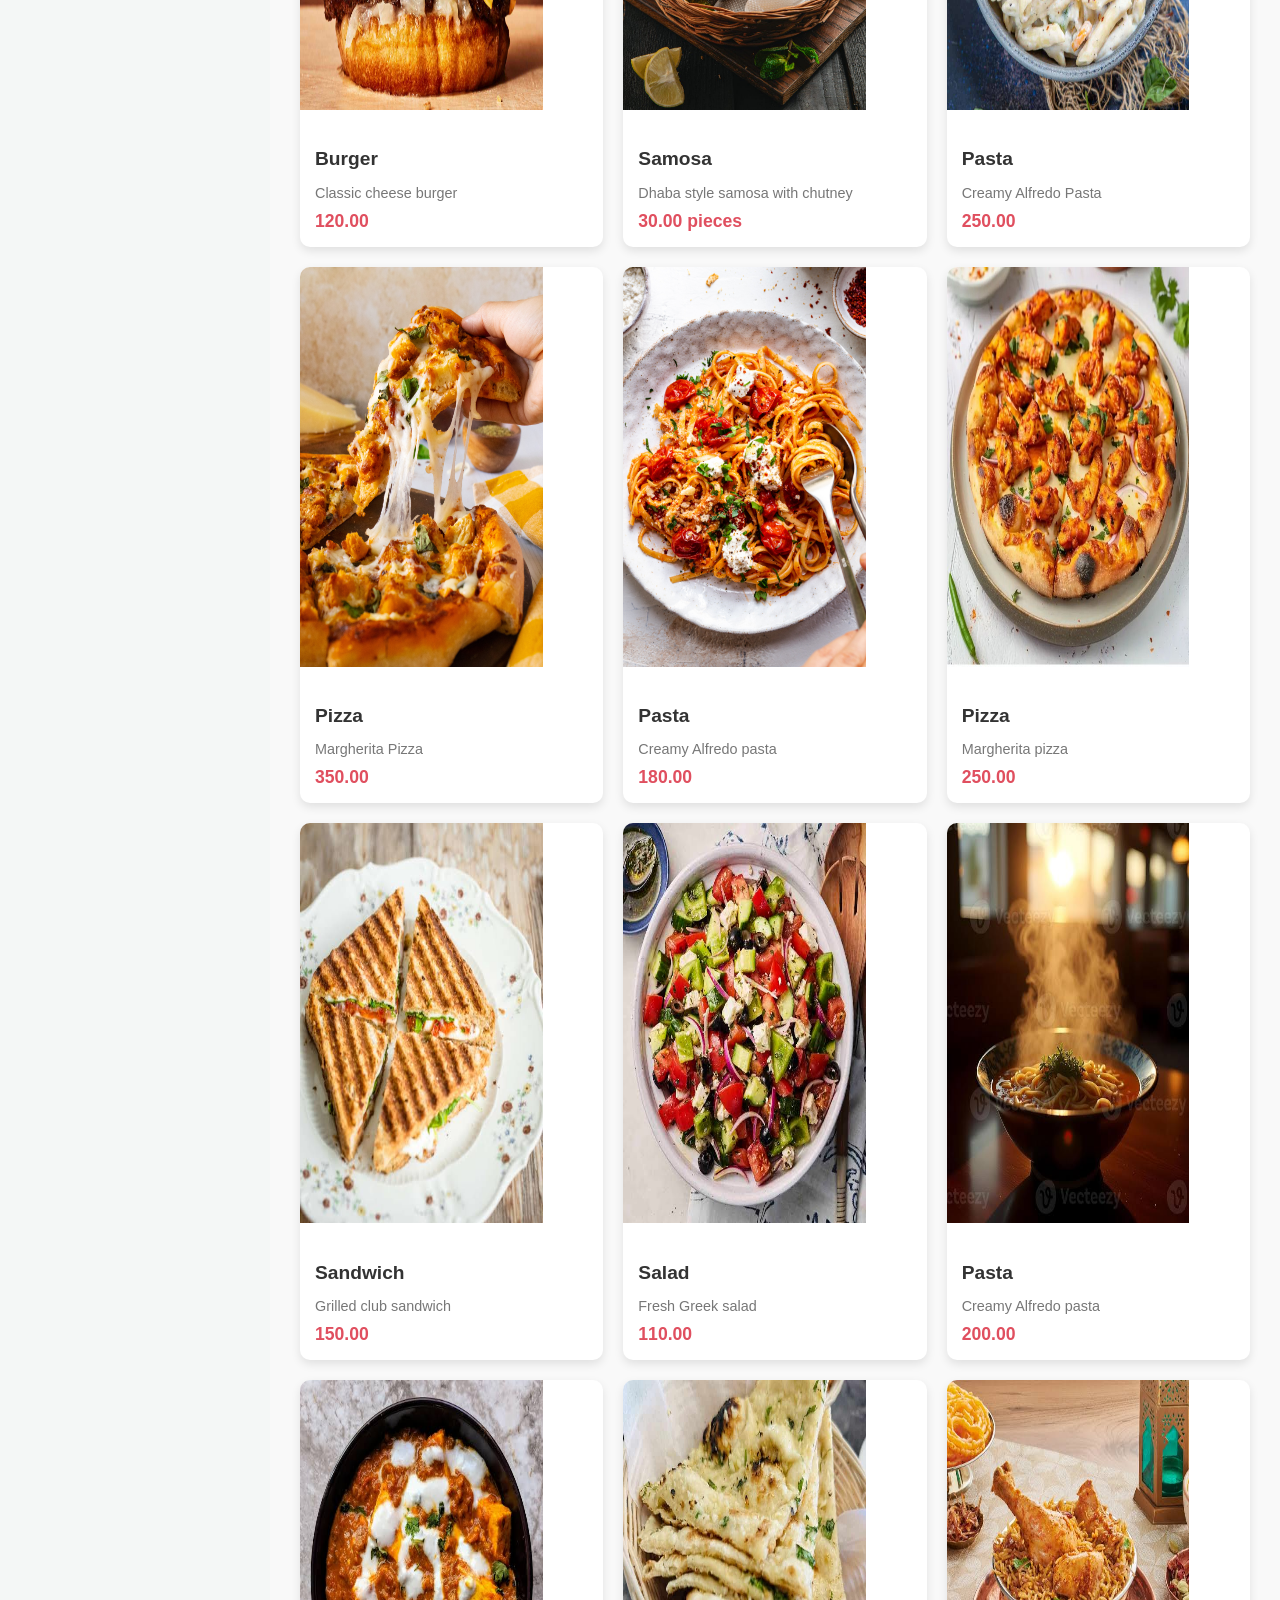
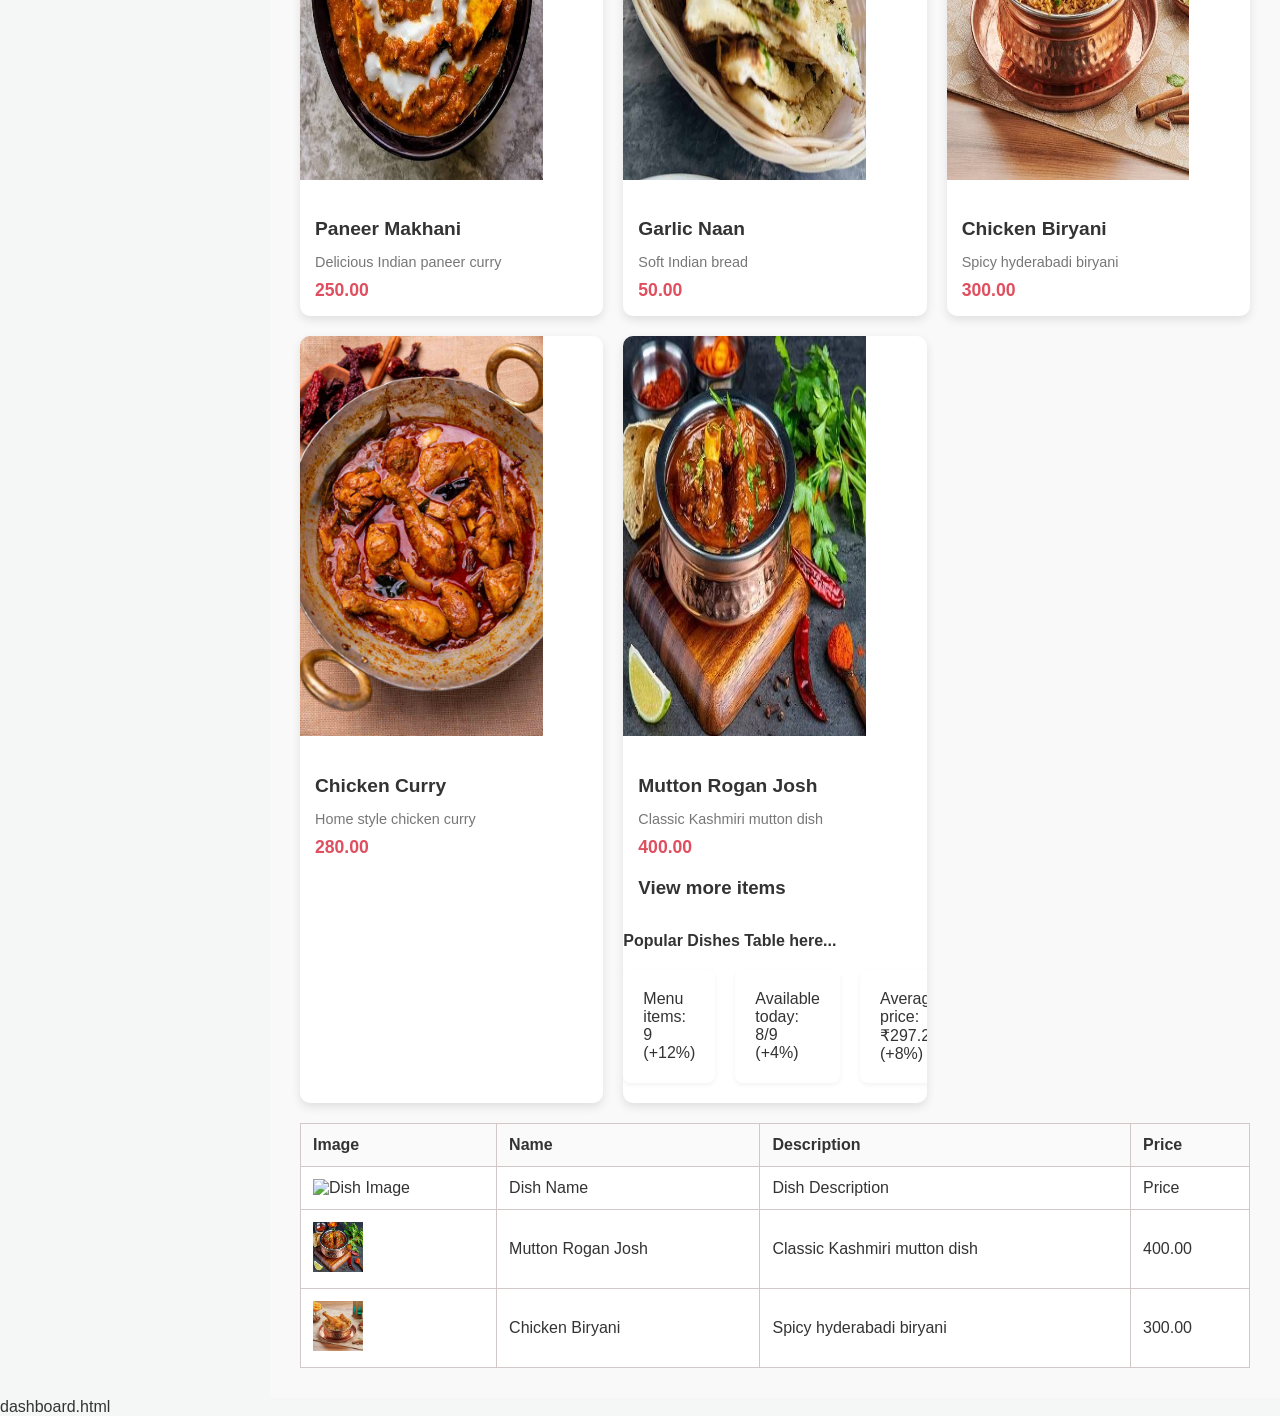
==== commit 14dbfe8e: "dash" ====
--- a/dashboard.html
+++ b/dashboard.html
@@ -20,11 +20,12 @@
     </style>
 </head>
 <body>
+      <script src="script.js"></script>
 <!-- HTML Code -->
 <button class="openbtn" onclick="openNav()">&#9776;</button>
 
 <!-- Add this inside the body, before the sidebar div -->
-    <div class="sidebar">
+    <div class=".sidebar">
         <h2> 'LOVELY'<br>
         Kitchen dashboard</h2><br>
         <strong><p>Overview<br></strong>
@@ -235,5 +236,4 @@
         </table>
     </div>
 </body>
-    <script src="script.js"></script>
 </html>dashboard.html
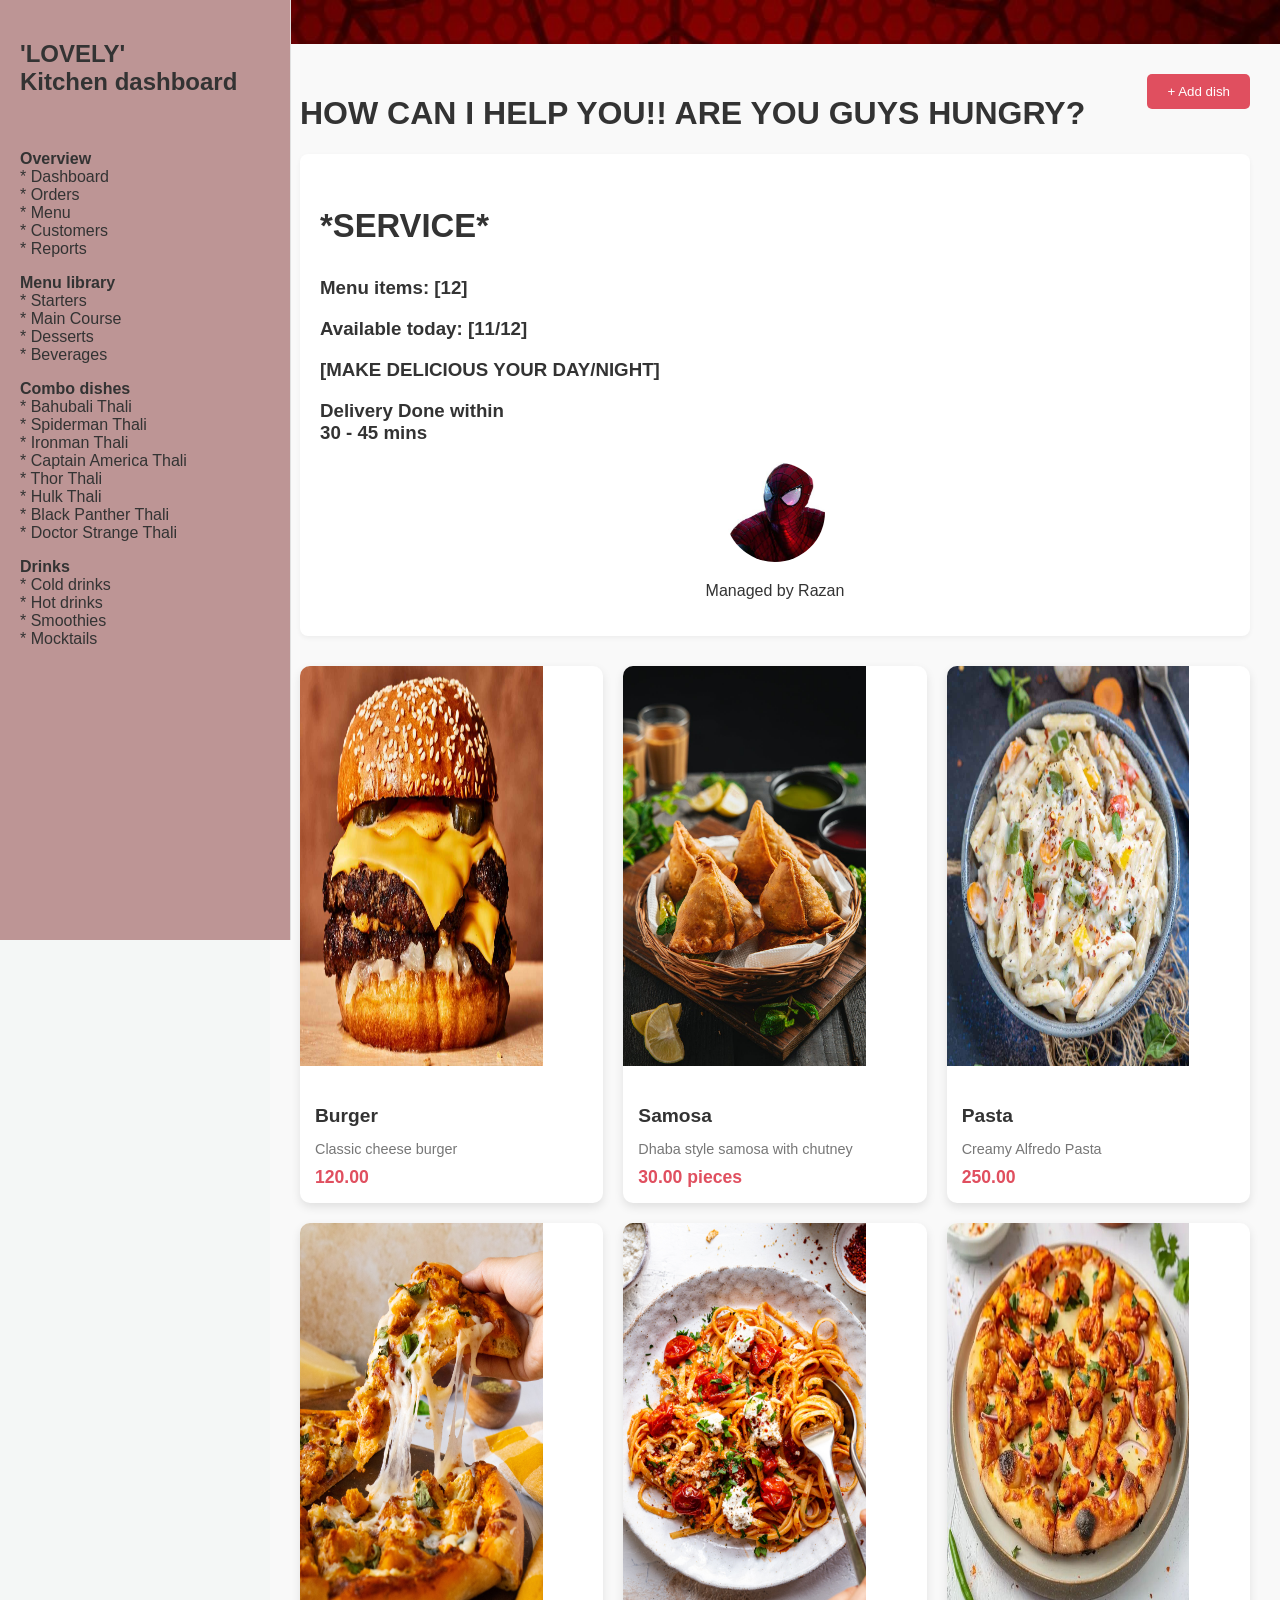
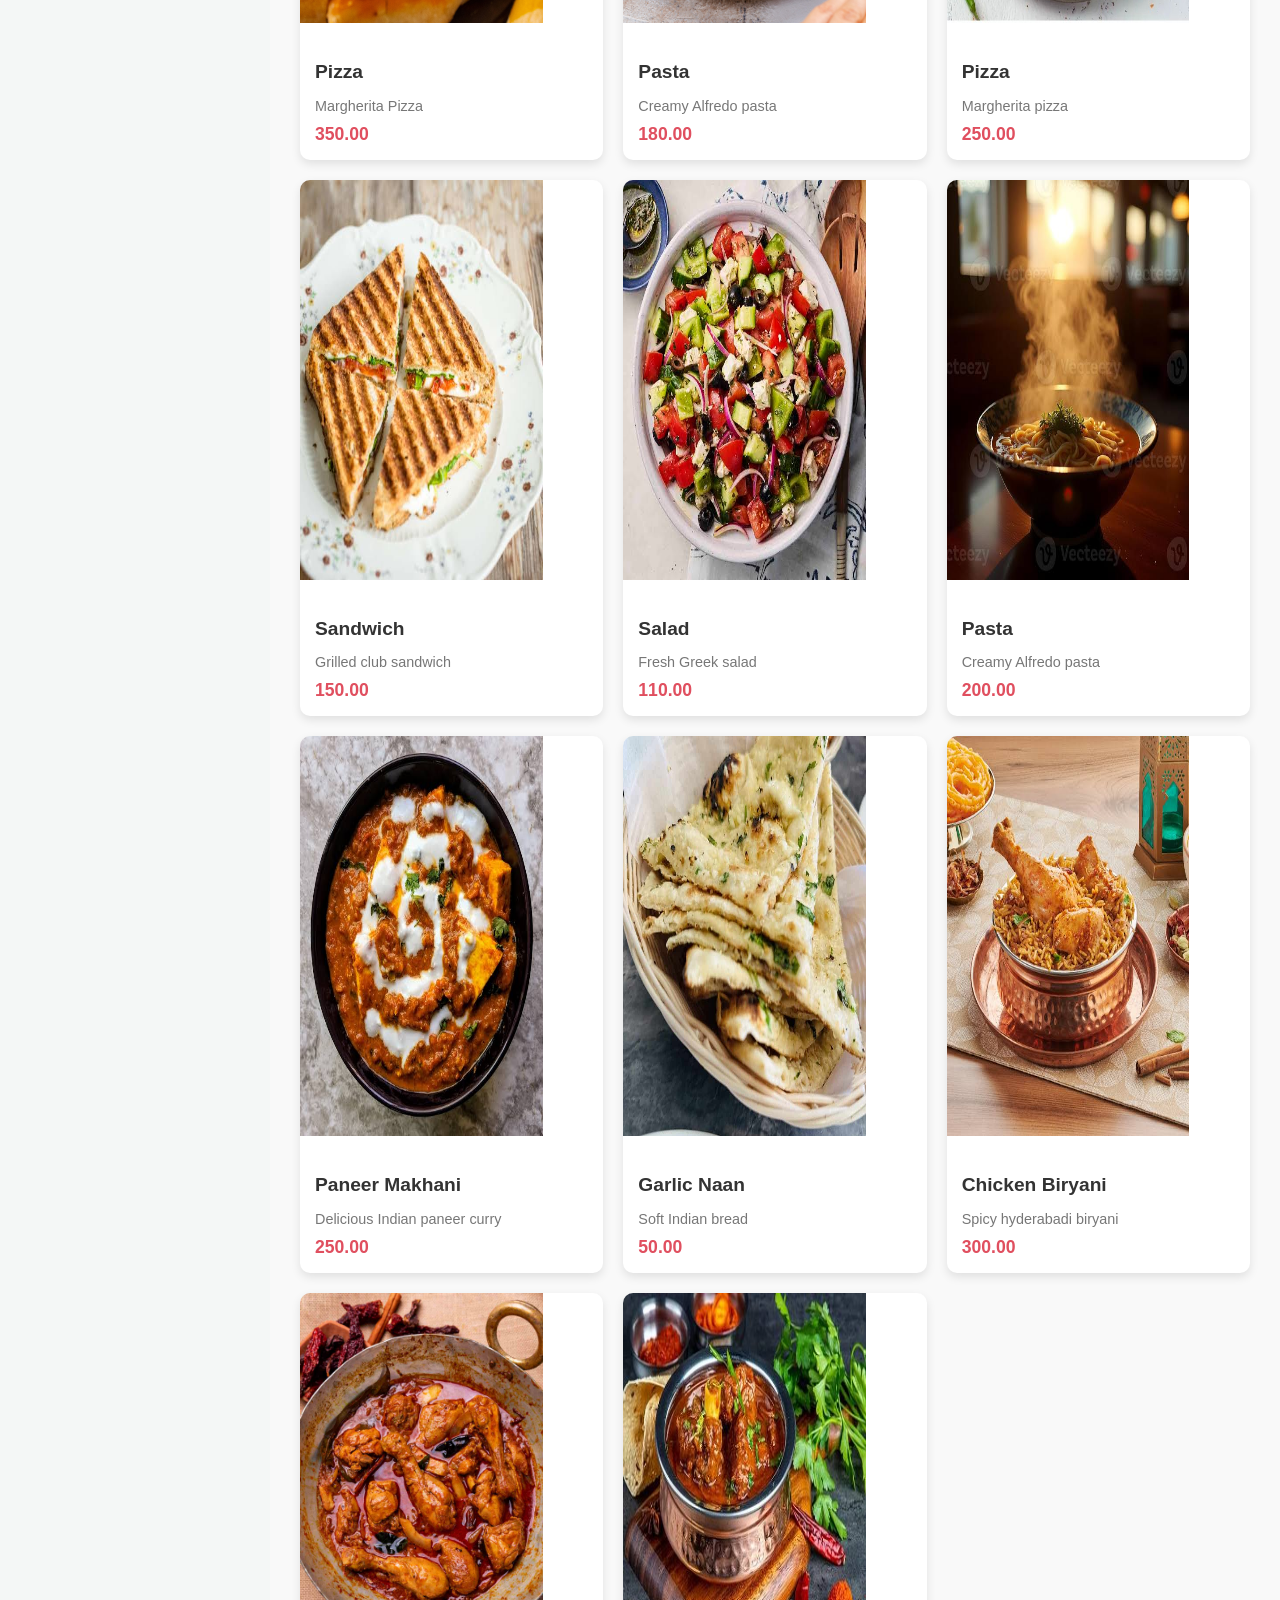
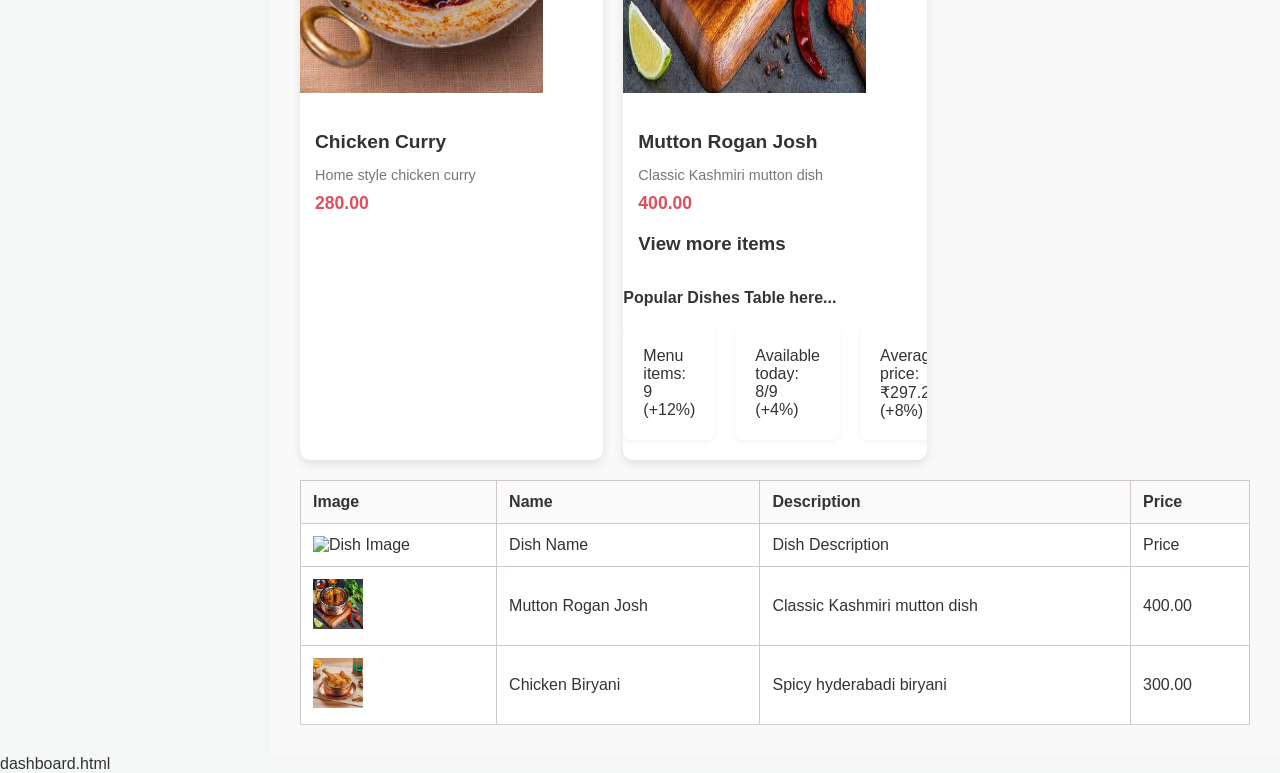
==== commit d1cbd150: "Refactor HTML structure and content for dashboard" ====
--- a/dashboard.html
+++ b/dashboard.html
@@ -25,7 +25,7 @@
 <button class="openbtn" onclick="openNav()">&#9776;</button>
 
 <!-- Add this inside the body, before the sidebar div -->
-    <div class=".sidebar">
+    <div class="sidebar">
         <h2> 'LOVELY'<br>
         Kitchen dashboard</h2><br>
         <strong><p>Overview<br></strong>
